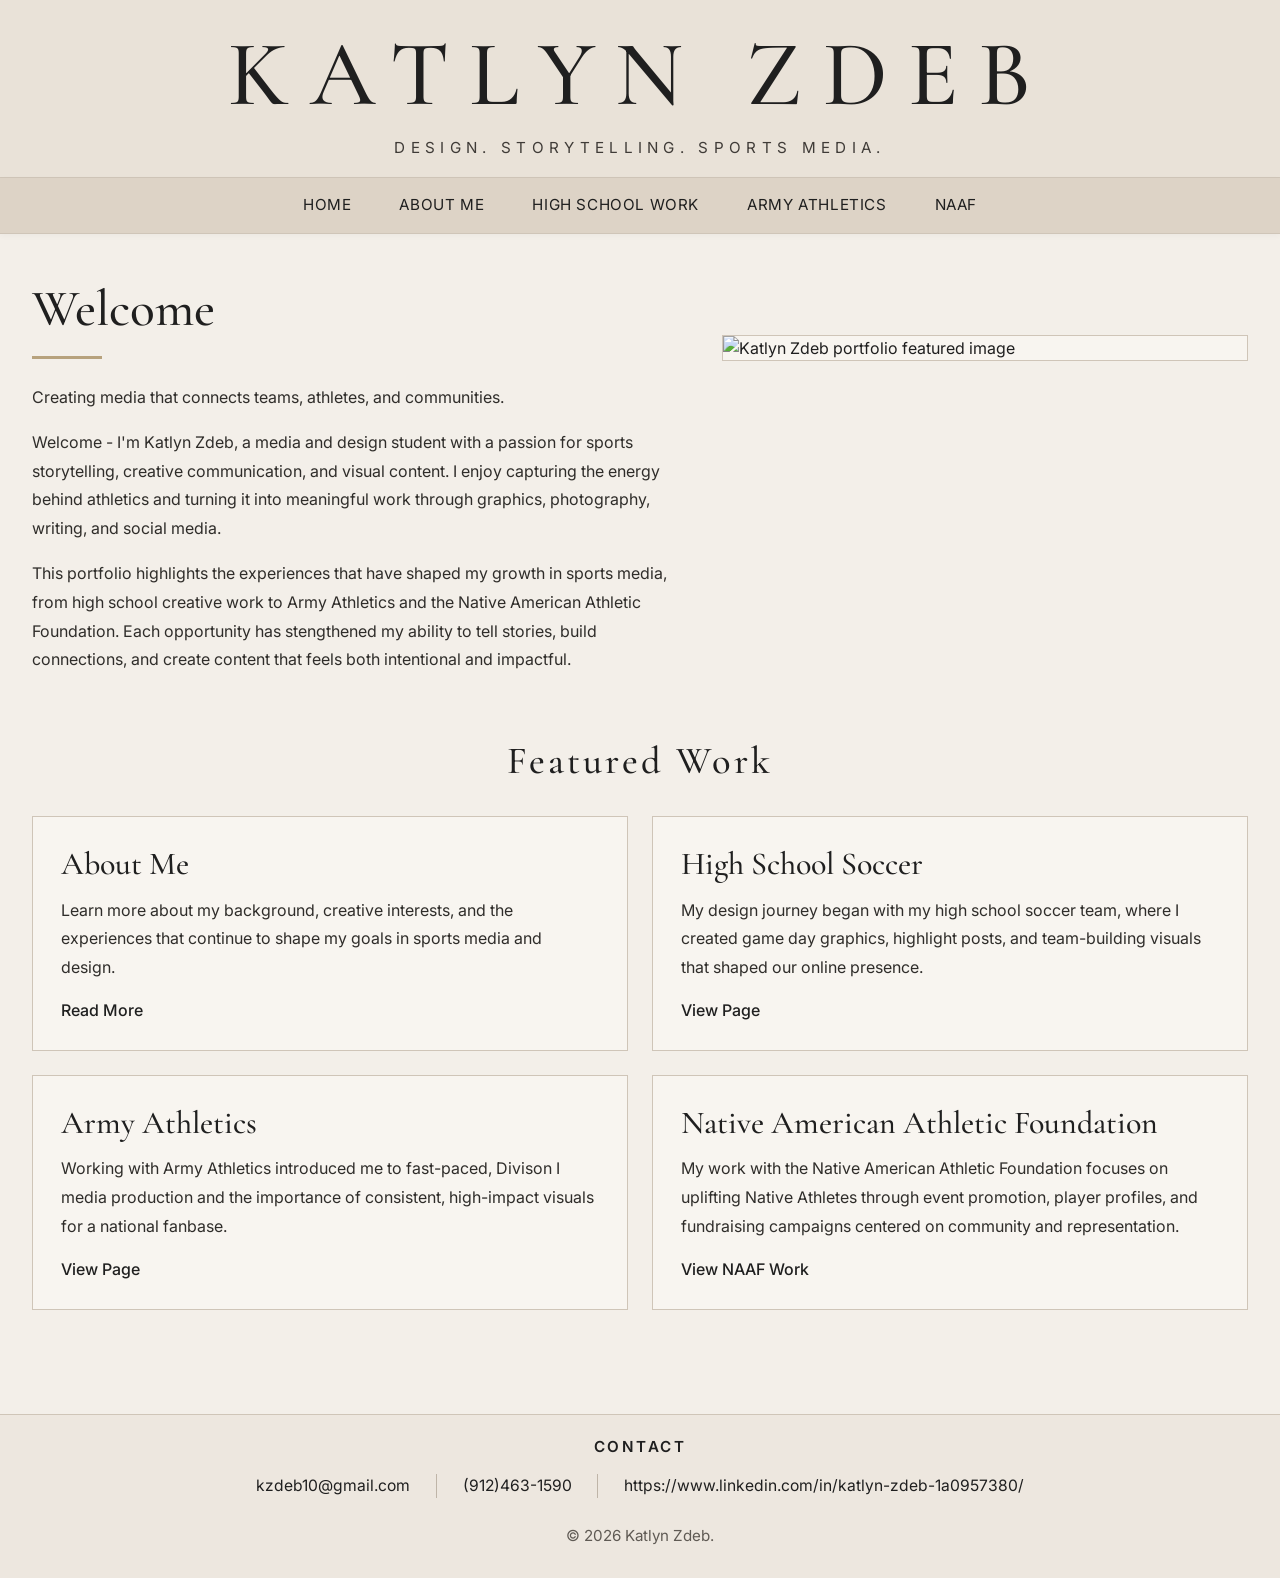
==== index.html @ 075010c1 "Add files via upload" ====
<!DOCTYPE html>
<html lang="en">
<head>
	<meta charset="utf-8">
	<meta name="viewport" content="width=device-width, initial-scale=1">
	<title> Katlyn Zdeb | Home </title>

	<link rel="preconnect" href="https://fonts.googleapis.com">
	<link rel="preconnect" href="https://fonts.gstatic.com" crossorigin>
	<link href="https://fonts.googleapis.com/css2?family=Cormorant+Garamond:wght@400;500;600&family=Inter:wght@300;400;500;600&display=swap" rel="stylesheet">

	<link href="https://cdn.jsdelivr.net/npm/bootstrap@5.3.3/dist/css/bootstrap.min.css" rel="stylesheet">
	<link rel="stylesheet" href="style.css">

</head>
<body>

	<header class="site-header">
		<h1 class="site-title"> KATLYN ZDEB </h1>
		<p class="site-tagline"> DESIGN. STORYTELLING. SPORTS MEDIA. </p>
	</header>

	<nav class="navbar navbar-expand-lg sticky-top custom-nav">
		<div class="container">
			<button class="navbar-toggler" type="button" data-bs-toggle="collapse" data-bs-target="#mainNav" aria-controls="mainNav" aria-expander="false" aria-label="Toggle navigation">
				<span class="navbar-toggler-icon"></span>
			</button>

			<div class="collapse navbar-collapse justify-content-center" id="mainNav">
				<ul class="navbar-nav mx-auto">
					<li class="nav-item"><a class="nav-link" href="index.html">Home</a></li>
					<li class="nav-item"><a class="nav-link" href="about.html">About Me</a></li>
					<li class="nav-item"><a class="nav-link" href="high-school-soccer.html">High School Work</a></li>
					<li class="nav-item"><a class="nav-link" href="army-athletics.html">Army Athletics</a></li>
					<li class="nav-item"><a class="nav-link" href="naaf.html">NAAF</a></li>
				</ul>
			</div>
		</div>
	</nav>

	<section class="page-section">
		<div class="page-wrap">
			
			<div class="content-block split-layout">
				<div class="intro-copy">
				<h2 class="section-title"> Welcome </h2>
				<div class="gold-line"></div>
				<p> Creating media that connects teams, athletes, and communities.</p>
				<p> Welcome - I'm Katlyn Zdeb, a media and design student with a passion for sports storytelling, creative communication, and visual content. I enjoy capturing the energy behind athletics and turning it into meaningful work through graphics, photography, writing, and social media. </p>
				<p> This portfolio highlights the experiences that have shaped my growth in sports media, from high school creative work to Army Athletics and the Native American Athletic Foundation. Each opportunity has stengthened my ability to tell stories, build connections, and create content that feels both intentional and impactful. </p>
				</div>

			<div class="side-image">
				<img src="images/katlyn_1.jpg" alt="Katlyn Zdeb portfolio featured image"> 
			</div>
			</div>

			<div class="content-block">
				<h2 class="centered-title"> Featured Work </h2>

				<div class="feature-grid">

					<div class="feature-card">
						<h3> About Me </h3>
						<p> Learn more about my background, creative interests, and the experiences that continue to shape my goals in sports media and design.</p>
						<a href="about.html"> Read More </a>
					</div>

					<div class="feature-card">
						<h3> High School Soccer </h3>
						<p> My design journey began with my high school soccer team, where I created game day graphics, highlight posts, and team-building visuals that shaped our online presence. </p>
						<a href="high-school-soccer.html"> View Page </a>
					</div>

					<div class="feature-card">
						<h3> Army Athletics </h3>
						<p> Working with Army Athletics introduced me to fast-paced, Divison I media production and the importance of consistent, high-impact visuals for a national fanbase. </p>
						<a href="army-athletics.html"> View Page </a>
					</div>

					<div class="feature-card">
						<h3> Native American Athletic Foundation </h3>
						<p> My work with the Native American Athletic Foundation focuses on uplifting Native Athletes through event promotion, player profiles, and fundraising campaigns centered on community and representation. </p>
						<a href="naaf.html"> View NAAF Work </a>
					</div>
				</div>
			</div>
		</div>
	</section>

	<footer>
		<div class="footer-title"> Contact </div>

		<div class="footer-row">
			<div class="footer-item"><a href="mailto:kzdeb10@gmail.com"> kzdeb10@gmail.com</a></div>
			<div class="footer-item"><a href="tel:9124631590"> (912)463-1590</a></div>
			<div class="footer-item"><a href="#"> https://www.linkedin.com/in/katlyn-zdeb-1a0957380/ </a></div>
		</div>
		<p class="copyright">&copy; 2026 Katlyn Zdeb. </p>
	</footer>

	<script src="https://cdn.jsdelivr.net/npm/bootstrap@5.3.3/dist/js/bootstrap.bundle.min.js"> </script>

</body>
</html>
---- style.css ----
:root {
  --bg: #f3efe9;
  --header: #e9e2d8;
  --nav: #ddd3c6;
  --bg-soft: #ede7df;
  --card: #f8f5f0;
  --text: #1f1f1f;
  --muted: #5f5a54;
  --line: #cfc5b8;
  --accent: #b7a27d;
  --overlay-dark: rgba(16, 16, 16, 0.82);
}


* {
  box-sizing: border-box;
}

html {
  scroll-behavior: smooth;
}

body {
  margin: 0;
  background: var(--bg);
  color: var(--text);
  font-family: "Inter", sans-serif;
}

img {
  max-width: 100%;
  display: block;
}

a {
  color: var(--text);
}

a:hover {
  color: var(--muted);
}

p {
  color: #2f2d2a;
  line-height: 1.8;
  margin-bottom: 1rem;
}

h1,
h2,
h3,
h4,
h5,
h6 {
  color: var(--text);
  margin-top: 0;
}


.site-header {
  background-color: var(--header);
  text-align: center;
  padding: 1.8rem 1rem 1rem;
  border-bottom: 1px solid var(--line);
}

.site-title {
  font-family: "Cormorant Garamond", serif;
  font-size: clamp(3rem, 8vw, 5.8rem);
  font-weight: 500;
  letter-spacing: 0.22em;
  line-height: 1;
  margin: 0;
}

.site-tagline {
  margin-top: 0.75rem;
  margin-bottom: 0;
  text-transform: uppercase;
  letter-spacing: 0.35em;
  font-size: 0.95rem;
  color: #3f3b37;
}

.custom-nav {
  background-color: var(--nav);
  border-bottom: 1px solid var(--line);
  padding-top: 0;
  padding-bottom: 0;
  z-index: 1030;
  box-shadow: 0 2px 6px rgba(0, 0, 0, 0.03);
}

.custom-nav .container {
  max-width: 1200px;
}

.custom-nav .navbar-nav {
  gap: 2rem;
}

.custom-nav .nav-link {
  color: var(--text);
  font-size: 0.95rem;
  text-transform: uppercase;
  letter-spacing: 0.04em;
  padding: 1rem 0;
  position: relative;
}

.custom-nav .nav-link:hover,
.custom-nav .nav-link:focus {
  color: var(--text);
}

.custom-nav .nav-link.active::after {
  content: "";
  position: absolute;
  left: 0;
  right: 0;
  bottom: 0.2rem;
  height: 3px;
  background: var(--text);
}

.navbar-toggler {
  border: none;
}

.navbar-toggler:focus {
  box-shadow: none;
}


.page-section {
  padding: 2.8rem 0 3.5rem;
}

.page-wrap {
  max-width: 1280px;
  margin: 0 auto;
  padding: 0 2rem;
}

.content-block {
  margin-bottom: 3rem;
}

.section-title {
  font-family: "Cormorant Garamond", serif;
  font-size: clamp(2.2rem, 4vw, 3.5rem);
  font-weight: 500;
  margin-bottom: 1rem;
}

.centered-title {
  text-align: center;
  font-family: "Cormorant Garamond", serif;
  font-size: clamp(2rem, 3vw, 2.5rem);
  letter-spacing: 0.08em;
  margin-bottom: 1.5rem;
}

.gold-line {
  width: 70px;
  height: 3px;
  background: var(--accent);
  margin-bottom: 1.5rem;
}

.intro-copy p,
.page-copy p {
  max-width: 720px;
}


.feature-grid {
  display: grid;
  grid-template-columns: repeat(2, minmax(260px, 1fr));
  gap: 1.5rem;
  margin-top: 2rem;
}

.feature-card {
  background: var(--card);
  border: 1px solid var(--line);
  padding: 1.75rem;
  transition: transform 0.25s ease, box-shadow 0.25s ease;
}

.feature-card:hover {
  transform: translateY(-4px);
  box-shadow: 0 10px 22px rgba(0, 0, 0, 0.05);
}

.feature-card h3 {
  font-family: "Cormorant Garamond", serif;
  font-size: 2rem;
  margin-bottom: 0.75rem;
}

.feature-card a {
  text-decoration: none;
  font-weight: 500;
}


.project-grid {
  margin-top: 2rem;
}

.project-grid .card {
  background: var(--card);
  border: 1px solid var(--line);
  border-radius: 0;
  overflow: hidden;
  height: 100%;
  transition: transform 0.25s ease, box-shadow 0.25s ease;
}

.project-grid .card:hover {
  transform: translateY(-4px);
  box-shadow: 0 10px 22px rgba(0, 0, 0, 0.05);
}

.project-grid .card-img-top {
  width: 100%;
  height: 420px;
  object-fit: contain;
  background-color: #f8f5f0;
  padding: 0.5rem;
  transition: transform 0.3s ease;
}

.project-grid .card:hover .card-img-top {
  transform: scale(1.03);
}

.project-grid .card-body {
  padding: 1.25rem;
}

.project-grid .card-title,
.project-grid h3 {
  font-family: "Cormorant Garamond", serif;
  font-size: 1.7rem;
  font-weight: 500;
  margin-bottom: 0.4rem;
  letter-spacing: 0.03em;
}

.project-grid .card-text {
  font-size: 0.95rem;
  line-height: 1.6;
  margin-top: 0.5rem;
  margin-bottom: 0;
  color: #2f2d2a;
}


.high-school-grid .card-body {
  padding: 1rem;
}

.high-school-grid .card-title {
  font-size: 1.45rem;
  margin: 0;
}


.army-grid {
  display: grid;
  grid-template-columns: 360px 1fr;
  gap: 2.2rem;
  align-items: start;
}

.army-copy h2 {
  font-family: "Cormorant Garamond", serif;
  font-size: clamp(2.4rem, 4vw, 3.5rem);
  font-weight: 500;
  margin-bottom: 1rem;
}

.army-copy p {
  font-size: 1rem;
  line-height: 1.85;
  color: #2f2d2a;
  margin-bottom: 1.8rem;
  max-width: 320px;
}


.carousel-shell {
  position: relative;
}

.army-carousel .carousel-inner {
  overflow: hidden;
  border-radius: 8px;
}

.army-carousel .carousel-item {
  position: relative;
}

.army-carousel .carousel-item img {
  width: 100%;
  height: 520px;
  object-fit: cover;
  display: block;
}

.slide-info-panel {
  position: absolute;
  top: 0;
  left: 0;
  width: min(36%, 360px);
  height: 100%;
  background: linear-gradient(
    to right,
    var(--overlay-dark),
    rgba(16, 16, 16, 0.76),
    rgba(16, 16, 16, 0.34),
    rgba(16, 16, 16, 0)
  );
  color: #ffffff;
  padding: 4rem 2.1rem 2.2rem 2.6rem;
  display: flex;
  flex-direction: column;
  justify-content: flex-start;
}

.slide-info-panel h3 {
  font-family: "Cormorant Garamond", serif;
  font-size: clamp(2rem, 3vw, 2.8rem);
  font-weight: 500;
  line-height: 1.1;
  text-transform: uppercase;
  margin: 0 0 1.25rem;
  color: #ffffff;
}

.slide-info-panel .mini-line {
  width: 58px;
  height: 3px;
  background: var(--accent);
  margin-bottom: 1.25rem;
}

.slide-info-panel p {
  font-size: 0.98rem;
  line-height: 1.8;
  margin: 0;
  max-width: 235px;
  color: #ffffff;
}

.army-carousel .carousel-control-prev,
.army-carousel .carousel-control-next {
  width: 54px;
  height: 54px;
  top: 50%;
  transform: translateY(-50%);
  background: rgba(0, 0, 0, 0.45);
  opacity: 1;
  border-radius: 4px;
}

.army-carousel .carousel-control-prev {
  left: -26px;
}

.army-carousel .carousel-control-next {
  right: -26px;
}

.army-carousel .carousel-indicators {
  position: static;
  margin-top: 1rem;
  margin-bottom: 0;
  gap: 0.45rem;
}

.army-carousel .carousel-indicators [data-bs-target] {
  width: 12px;
  height: 12px;
  border-radius: 50%;
  border: none;
  background-color: #c5beb5;
  opacity: 1;
}

.army-carousel .carousel-indicators .active {
  background-color: #2a2a2a;
}

.split-layout {
  display: grid;
  grid-template-columns: 1.1fr 0.9fr;
  gap: 3rem;
  align-items: start;
}

.side-image img {
  width: 100%;
  max-height: 420px;
  object-fit: cover;
  border: 1px solid var(--line);
  background: var(--card);
}

.side-image {
  padding-top: 3.5rem;
}

.about-layout {
  display: grid;
  grid-template-columns: 1.05fr 0.95fr;
  gap: 3rem;
  align-items: stretch;
}

.about-text-column {
  display: flex;
  flex-direction: column;
  justify-content: flex-start;
  gap: 2rem;
}

.about-text-column .content-block {
  margin-bottom: 0;
}

.about-images-column {
  display: flex;
  flex-direction: column;
  gap: 1.5rem;
  padding-top: 5.5rem;
  height: 100%;
}

.about-images-column img {
  width: 100%;
  flex: 1;
  border: 1px solid var(--line);
  background: var(--card);
  object-fit: cover;
}

.creativity-block {
  margin-top: 0;
}

.creativity-block ul {
  padding-left: 1.25rem;
  margin-top: 0.75rem;
  margin-bottom: 0;
}

.creativity-block li {
  font-size: 1rem;
  line-height: 1.8;
  margin-bottom: 0.45rem;
}

.creativity-block li:marker {
  color: var(--accent);
}

footer {
  background: var(--bg-soft);
  border-top: 1px solid var(--line);
  text-align: center;
  padding: 1.3rem 1rem 1.8rem;
}

.footer-title {
  text-transform: uppercase;
  letter-spacing: 0.16em;
  font-weight: 600;
  margin-bottom: 1rem;
  font-size: 0.95rem;
}

.footer-row {
  display: flex;
  justify-content: center;
  align-items: center;
  gap: 0;
  flex-wrap: wrap;
  max-width: 1100px;
  margin: 0 auto 1rem;
}

.footer-item {
  padding: 0 1.6rem;
  color: var(--text);
  font-size: 0.98rem;
  border-right: 1px solid #bfb5a8;
  margin-bottom: 0.5rem;
}

.footer-item:last-child {
  border-right: none;
}

.footer-item a {
  text-decoration: none;
  color: var(--text);
}

.footer-item a:hover {
  text-decoration: underline;
}

.copyright {
  margin: 0;
  color: var(--muted);
  font-size: 0.95rem;
}


@media (max-width: 1199px) {
  .army-grid {
    grid-template-columns: 1fr;
  }

  .army-copy p {
    max-width: 100%;
  }
}

@media (max-width: 991px) {
  .feature-grid {
    grid-template-columns: 1fr;
  }

  .custom-nav .navbar-nav {
    gap: 0.4rem;
    padding: 0.5rem 0 1rem;
  }

  .custom-nav .nav-link {
    padding: 0.55rem 0;
  }

  .custom-nav .nav-link.active::after {
    display: none;
  }

  .slide-info-panel {
    width: 100%;
    height: auto;
    top: auto;
    bottom: 0;
    background: rgba(20, 20, 20, 0.82);
    padding: 1.4rem 1.4rem 1.5rem;
  }

  .slide-info-panel h3 {
    font-size: 2rem;
  }

  .slide-info-panel p {
    max-width: 100%;
  }

  .army-carousel .carousel-item img {
    height: 420px;
  }

  .army-carousel .carousel-control-prev {
    left: 10px;
  }

  .army-carousel .carousel-control-next {
    right: 10px;
  }

  .project-grid .card-img-top {
    height: 260px;
  }
}

@media (max-width: 768px) {
  .page-wrap {
    padding: 0 1rem;
  }

  .site-tagline {
    letter-spacing: 0.2em;
    font-size: 0.78rem;
  }

  .army-carousel .carousel-item img {
    height: 340px;
  }

  .project-grid .card-img-top {
    height: 220px;
  }

  .footer-row {
    flex-direction: column;
    gap: 0.5rem;
  }

  .footer-item {
    border-right: none;
    padding: 0;
  }
}

@media (max-width: 575px) {
  .site-title {
    letter-spacing: 0.12em;
  }

  .project-grid .card-img-top {
    height: 240px;
  }

  .high-school-grid .card-title {
    font-size: 1.3rem;
  }

  .project-grid .card-title {
    font-size: 1.45rem;
  }
}

@media (max-width: 991px) {
  .about-layout {
    grid-template-columns: 1fr;
    gap: 2rem;
  }

  .about-images-column {
    grid-template-rows: auto auto;
    padding-top: 0;
  }

  @media (max-width: 991px) {
  .split-layout {
    grid-template-columns: 1fr;
  }

  .side-image {
    padding-top: 0;
  }

  .side-image img {
    max-height: none;
  }
}
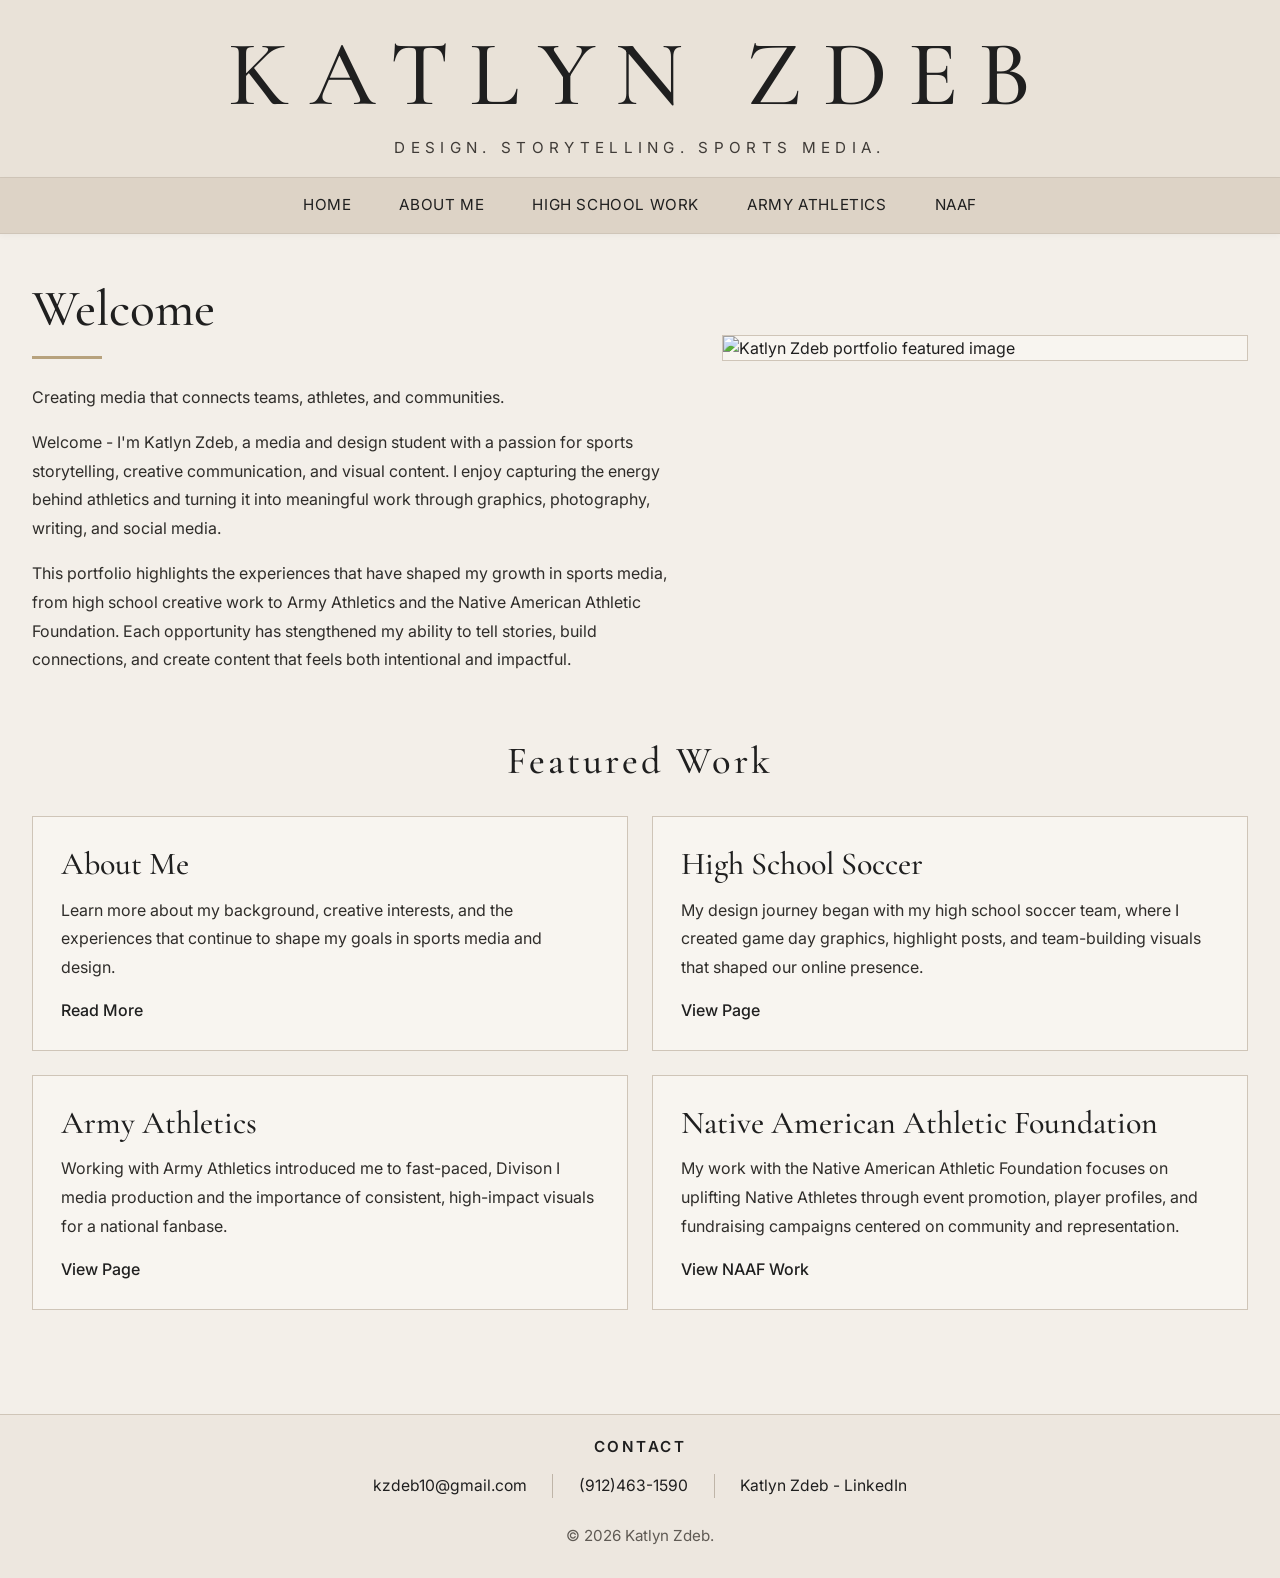
==== commit 26b71237: "Add files via upload" ====
--- a/index.html
+++ b/index.html
@@ -52,7 +52,7 @@
 				</div>
 
 			<div class="side-image">
-				<img src="images/katlyn_1.jpg" alt="Katlyn Zdeb portfolio featured image"> 
+				<img src="me_images/katlyn_1.jpg" alt="Katlyn Zdeb portfolio featured image"> 
 			</div>
 			</div>
 
@@ -93,9 +93,11 @@
 		<div class="footer-title"> Contact </div>
 
 		<div class="footer-row">
-			<div class="footer-item"><a href="mailto:kzdeb10@gmail.com"> kzdeb10@gmail.com</a></div>
-			<div class="footer-item"><a href="tel:9124631590"> (912)463-1590</a></div>
-			<div class="footer-item"><a href="#"> https://www.linkedin.com/in/katlyn-zdeb-1a0957380/ </a></div>
+			<div class="footer-item"> kzdeb10@gmail.com</div>
+			<div class="footer-item"> (912)463-1590</div>
+			<div class="footer-item">
+				<a href="https://www.linkedin.com/in/katlyn-zdeb-1a0957380/" target="_blank"> Katlyn Zdeb - LinkedIn </a>
+			</div>
 		</div>
 		<p class="copyright">&copy; 2026 Katlyn Zdeb. </p>
 	</footer>
--- a/style.css
+++ b/style.css
@@ -465,8 +465,35 @@
   margin-bottom: 0.45rem;
 }
 
-.creativity-block li:marker {
+.creativity-block li::marker {
   color: var(--accent);
+}
+
+.naaf-social {
+  margin-top: 2rem;
+}
+
+.social-text {
+  font-size: 1rem;
+  color: #2f2d2a;
+  margin-bottom: 1rem;
+}
+
+.social-icons {
+  display: flex;
+  gap: 1.5rem;
+  align-items: center;
+}
+
+.social-icons img {
+  width: 60px;
+  height: 60px;
+  transition: transform 0.2s ease, opacity 0.2s ease;
+}
+
+.social-icons img:hover {
+  transform: scale(1.1);
+  opacity: 0.8;
 }
 
 footer {
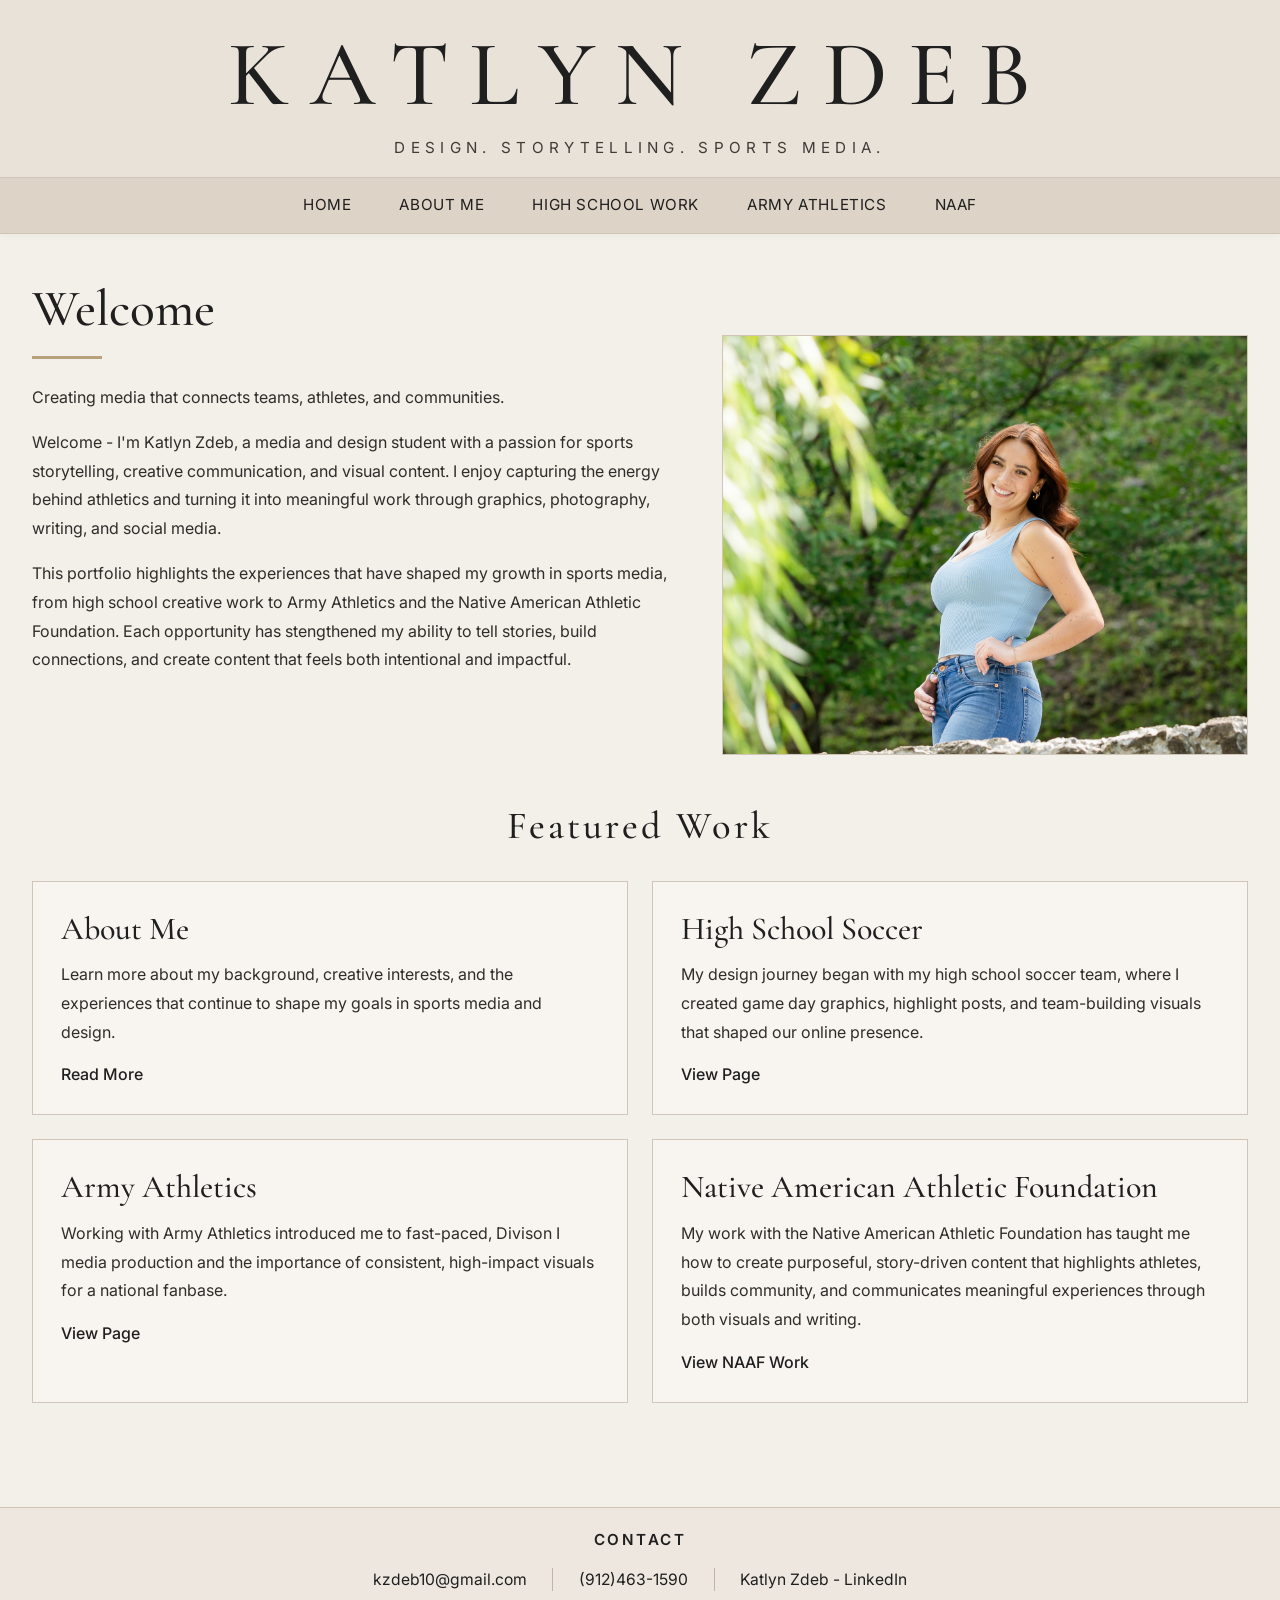
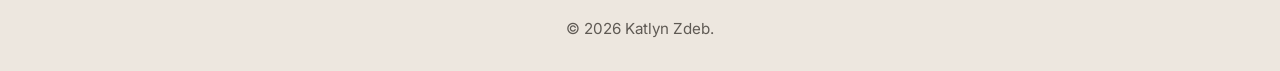
==== commit 28f3b1aa: "Update index.html" ====
--- a/index.html
+++ b/index.html
@@ -81,7 +81,7 @@
 
 					<div class="feature-card">
 						<h3> Native American Athletic Foundation </h3>
-						<p> My work with the Native American Athletic Foundation focuses on uplifting Native Athletes through event promotion, player profiles, and fundraising campaigns centered on community and representation. </p>
+						<p> My work with the Native American Athletic Foundation has taught me how to create purposeful, story-driven content that highlights athletes, builds community, and communicates meaningful experiences through both visuals and writing. </p>
 						<a href="naaf.html"> View NAAF Work </a>
 					</div>
 				</div>
@@ -105,4 +105,4 @@
 	<script src="https://cdn.jsdelivr.net/npm/bootstrap@5.3.3/dist/js/bootstrap.bundle.min.js"> </script>
 
 </body>
-</html>+</html>
